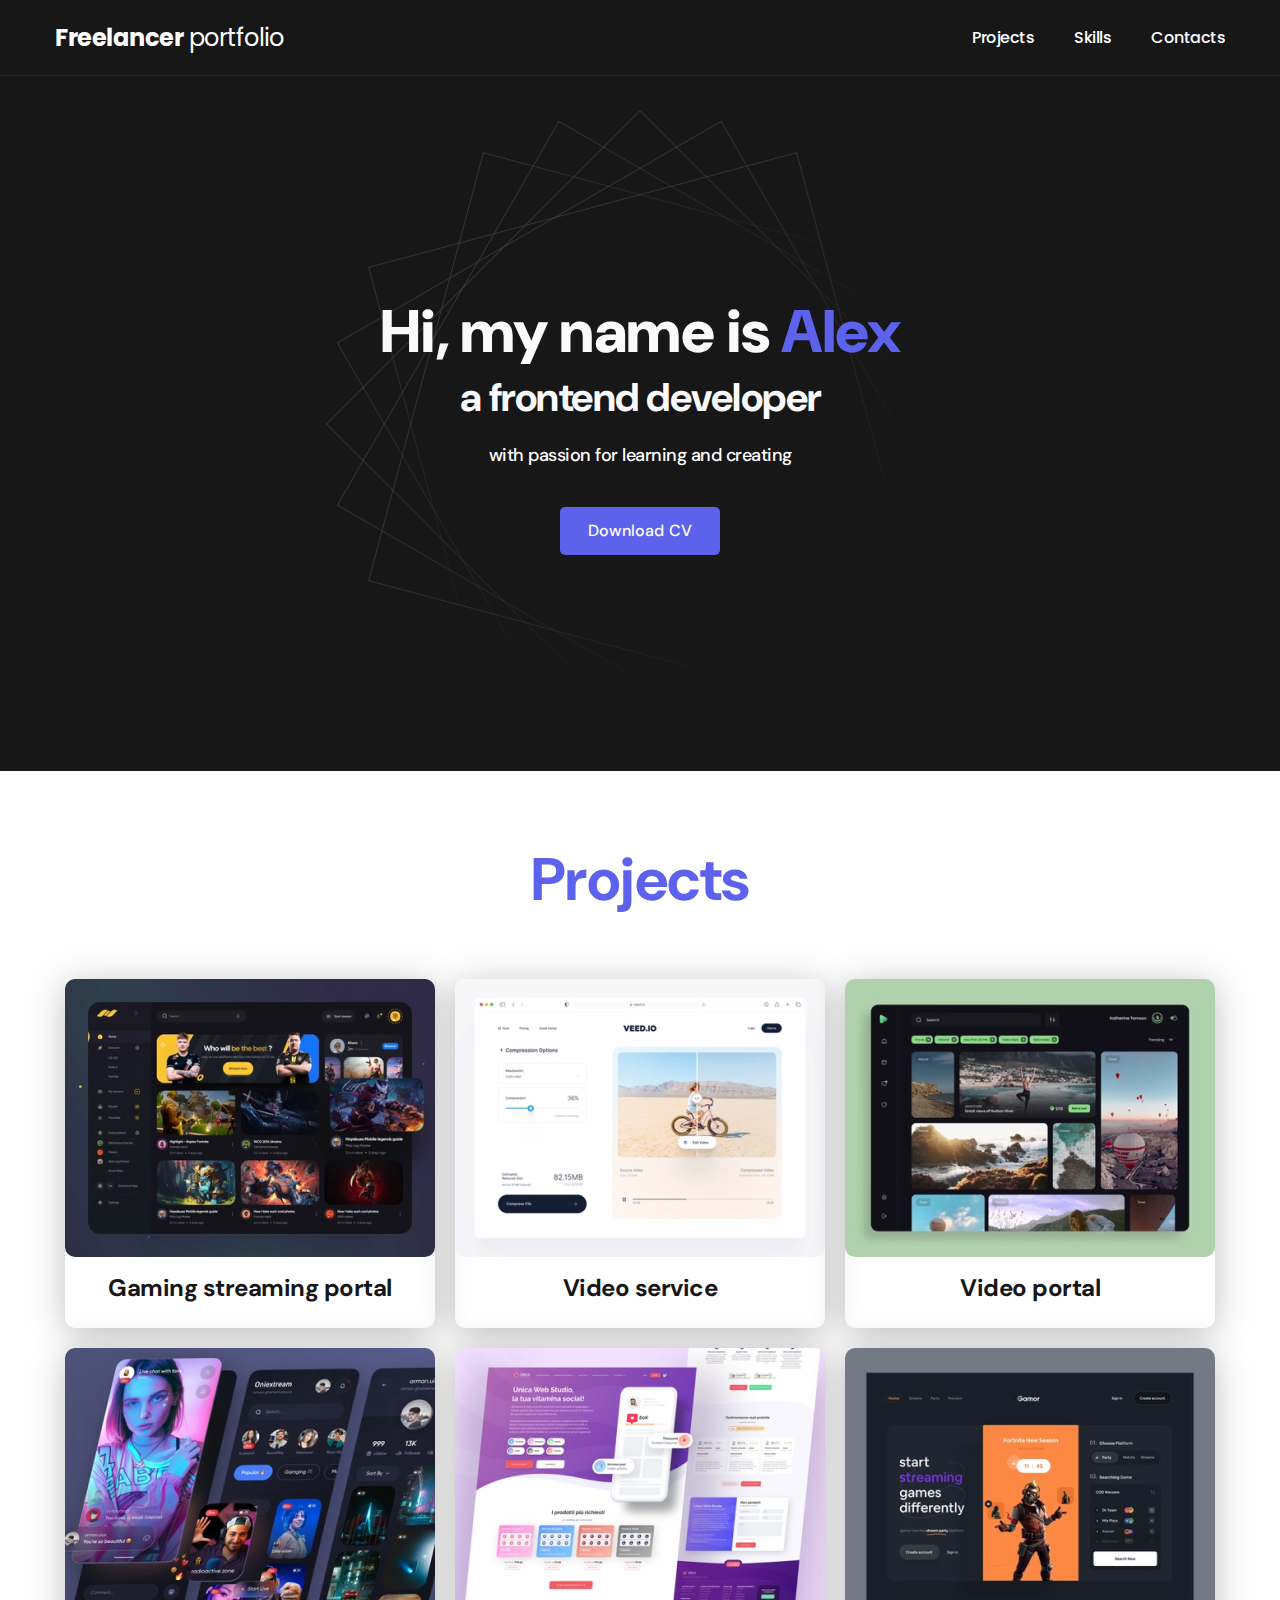
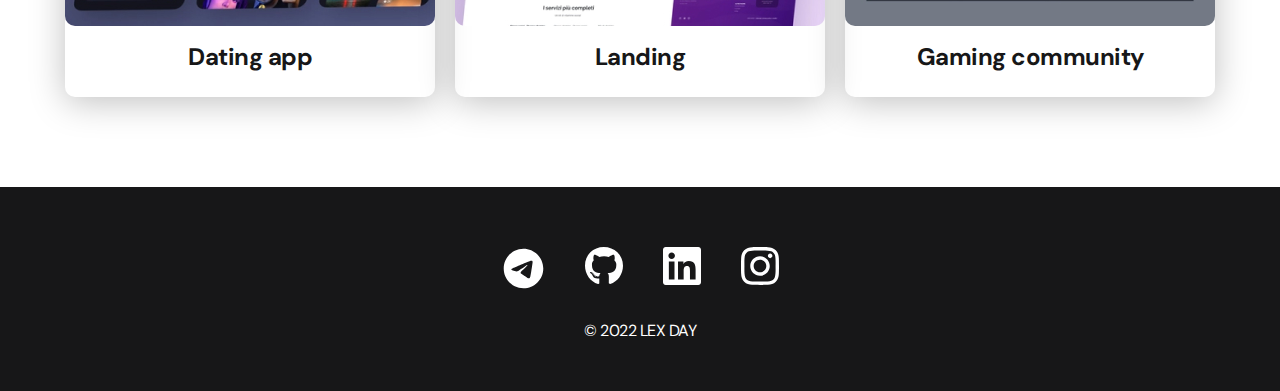
==== index.html @ 65fce1ae "Сайт портфолио без комментариев" ====
<!DOCTYPE html>
<html lang="en">
<head>
    <meta charset="UTF-8">
    <meta http-equiv="X-UA-Compatible" content="IE=edge">
    <meta name="viewport" content="width=device-width, initial-scale=1.0">
    <link rel="stylesheet" href="./css/style.css">
    <title>Porfolio</title>
</head>
<body>
    <nav class="nav">
        <div class="container">
            <div class="nav__row">

                <div class="nav__logo">
                    <a class="logo__text" href="./index.html"><span>Freelancer</span> portfolio</a>   
                </div>

                <div class="nav__items">
                    <a class="nav__item" href="#Projects">Projects</a>
                    <a class="nav__item" href="./html/skills.html">Skills</a>
                    <a class="nav__item" href="./html/contacts.html">Contacts </a>                               
                </div>

            </div>
        </div>
    </nav>

    <header class="header">
        <div class="container">

            <div class="header__wrap">
                <h1 class="header__tittle">
                    <strong>Hi, my name is <span>Alex</span></strong> <br> a frontend developer</h1>

                <p class="header__subtittle">with passion for learning and creating</p>

                 <button class="header__btn">Download CV</button>
            </div>

        </div>
    </header>

    <main class="section"><a name="Projects"></a>
        <div class="container">

            <h1 class="section__title">Projects</h1>

            <div class="section__items">
                <a href="./html/page1.html" class="section__items__block">

                    <div class="section__item">
                    <img class="section__item__img" src="./img/project/01.jpg" alt="">
                    <h2 class="section__suptitle">Gaming streaming portal</h2>
                </div>
                </ф>

                <a href="./html/page2.html"  class="section__items__block">
                    <div class="section__item">
                    <img class="section__item__img" src="./img/project/02.jpg" alt="">
                    <h2 class="section__suptitle">Video service</h2>
                    </div>
                </a>

                <a href="./html/page3.html"  class="section__items__block">
                    <div class="section__item">
                    <img class="section__item__img" src="./img/project/03.jpg" alt="">
                    <h2 class="section__suptitle">Video portal</h2>
                    </div>
                </a>

                <a href="./html/page4.html"  class="section__items__block">
                    <div class="section__item">
                    <img class="section__item__img" src="./img/project/04.jpg" alt="">
                    <h2 class="section__suptitle">Dating app</h2>
                    </div>
                 </a>

                <a href="./html/page5.html"  class="section__items__block">
                    <div class="section__item">
                    <img class="section__item__img" src="./img/project/05.jpg" alt="">
                    <h2 class="section__suptitle">Landing</h2>
                    </div>
                 </a>

                <a href="./html/page6.html"  class="section__items__block">
                    <div class="section__item">
                    <img class="section__item__img" src="./img/project/06.jpg" alt="">
                    <h2 class="section__suptitle">Gaming community</h2>
                    </div>
                </a>

            </div>
        </div>
    </main>

    <footer class="footer">
        <div class="container">

            <div class="footer__social">
                <a href="https://t.me/lex_day_tg">
                    <img class="footer__icon" src="./img/icon/telegram.svg" alt="">
                </a>

                <a href="https://github.com/LEX-DAY">
                    <img class="footer__icon" src="./img/icon/git.svg" alt="">
                </a>

                <a href="https://www.linkedin.com/in/алексей-дятел-627518250/">
                    <img class="footer__icon" src="./img/icon/in.svg" alt="">
                </a>

                <a href="https://www.instagram.com/lex__day/">
                    <img class="footer__icon" src="./img/icon/inst.svg" alt="">
                </a>
            </div>

            <h3 class="footer__text">© 2022 LEX DAY</h3>
        </div>
    </footer>

</body>
</html>
---- css/style.css ----
@import "Reset.css";

@import url('https://fonts.googleapis.com/css2?family=DM+Sans:wght@400;500;700&family=Poppins:wght@400;500;700&display=swap');

/*
font-family: 'DM Sans', sans-serif;
font-family: 'Poppins', sans-serif;
*/

html, body {
    font-family: 'DM Sans', sans-serif;
    letter-spacing: -0.5px;
}

/*=======container=========*/

.container {
    margin: 0 auto;
    padding: 0 15px;
    max-width: 1200px;
}
/*===========/container===========*/

/*===========NAVIGATION==========*/

.nav {
    padding: 20px 0;
    border-bottom: 1px solid #26292D;
    background-color: #171718;
    color: #fff;
}


.nav__row {
    display: flex;
    justify-content: space-between;
    align-items: center;
    column-gap: 30px;
    row-gap: 20px;
    flex-wrap: wrap;
}

.nav__logo {
    
    font-family: 'Poppins';
    font-style: normal;
    font-weight: 400;
    font-size: 24px; 
      
}
.logo__text {
    color:#fff;
}
        

.nav__logo span {
    font-weight: 700;
}

.nav__items {
    display: flex;
    align-items: center;
    column-gap: 40px;
}

.nav__item {
    text-decoration: none;
    font-family: 'Poppins';
    font-style: normal;
    font-weight: 500;
    font-size: 16px;
    color: #fff;
    transition: 0.2 ease-in;
}

.nav__item:hover {
    border-bottom: 3px solid #5C62EC;
    
} 

.nav__item:active {
    position: relative;
    top: 1px;
}
/*===========\NAVIGATION============*/

/*============HEADER==============*/

.header {
    padding: 0 15px;
    min-height: 695px;

    display: flex;
    justify-content: center;
    align-items: center;
    text-align: center;
    background-color: #171718;
    background-image: url(../img/backgraund.png);
    background-repeat: no-repeat;
    background-size: auto;
    background-position: center;
}
.header__wrap {
    
    max-width: 660px;
}

.header__tittle {
    font-family: 'DM Sans';
    font-style: normal;
    font-weight: 700;
    font-size: 40px;
    text-align: center;
    color: #FAFAFA;
    margin-bottom: 20px;
}

.header__tittle strong {
    font-size: 60px;
}

.header__tittle span {
    color:#5C62EC;
}

.header__subtittle {
    font-family: 'DM Sans';
    font-style: normal;
    font-weight: 500;
    font-size: 18px;
    text-align: center;
    color: #FFFFFF;

    margin-bottom: 40px;
}


.header__btn {
    font-family: 'DM Sans';
    font-style: normal;
    font-weight: 500;
    font-size: 16px;
    line-height: 24px;
    letter-spacing: 0.15px;
    text-align: center;

    width: 160px;
    height: 48px;
    background: #5C62EC;
    border-radius: 5px;
    color:#fff;
    transition: 0.2s ease-in;
}

.header__btn:hover {
    background:rgb(92, 98, 236, 0.7);
}

.header__btn:active {
    position: relative;
    top: 1px;
}
/*===========/HEADER=============*/

/*=======SECTION========*/

.section__title {
    margin-top: 70px;
    margin-bottom: 60px;

    font-family: 'DM Sans';
    font-style: normal;
    font-weight: 700;
    font-size: 60px;
    line-height: 130%;

    text-align: center;
    letter-spacing: -0.5px;

    color: #5C62EC;
}

.section__items {
    display: flex;
    flex-wrap: wrap;
    justify-content: center;
}

.section__item {
    
    margin: 0px 10px;
    width: 370px;
    height: 349px;
    text-align: center;
    box-shadow: 0px 5px 35px rgba(0, 0, 0, 0.25);
    border-radius: 10px;
    margin-bottom: 20px;
    z-index: 1;
    transition: 0.2s ease-in;
}

.section__item:hover {
    transform: scale(1.07);
    z-index: 2;
    box-shadow: 0px 5px 35px rgba(0, 0, 0, 0.55);
}

.section__item__img {
    width: 370px;
    height: 278px;
    border-radius: 10px;
    z-index: 1;
}



.section__suptitle {
    margin-top: 15px;
    font-family: 'DM Sans';
    font-style: normal;
    font-weight: 700;
    font-size: 24px;
    line-height: 130%;    
    letter-spacing: -0.5px;
    
    color: #171718;
}
/*========/SECTION=========*/


/*========SKILLS=======*/

.project__skills {
    margin-top: 100px;
    margin-bottom: 60px;
    color: #171718;
    font-family: 'DM Sans';
    font-style: normal;
    text-align: center;
    letter-spacing: -0.5px;    
}

.skills__title {
    font-weight: 700;
    font-size: 60px;
    color: #5C62EC;
    margin: 120px;
}

.type__skill { 
    font-weight: 700;
    font-size: 40px;
    margin-bottom: 20px;
}

.skills {
    font-weight: 400;
    font-size: 18px; 
    margin-bottom: 100px; 
}

/*========/SKILLS=========*/


/*=======FOOTER========*/
.footer {
    background-color: #171718;
    margin-top: 70px;
}

.footer__social {
    display: flex;
    flex-wrap: wrap;
    justify-content: center;
    text-align: center;
    
}

.footer__icon {
    margin: 60px 20px 30px 20px;
    transition: 0.2s ease-in;
}

.footer__icon:hover {
    transform: scale(1.07);
}

.footer__text {
    padding-bottom: 50px;
    font-family: 'DM Sans';
    font-style: normal;
    font-weight: 400;
    font-size: 16px;
    text-align: center;
    letter-spacing: -0.5px;

    color: #FFFFFF;
}
/*========/FOOTER*=======/
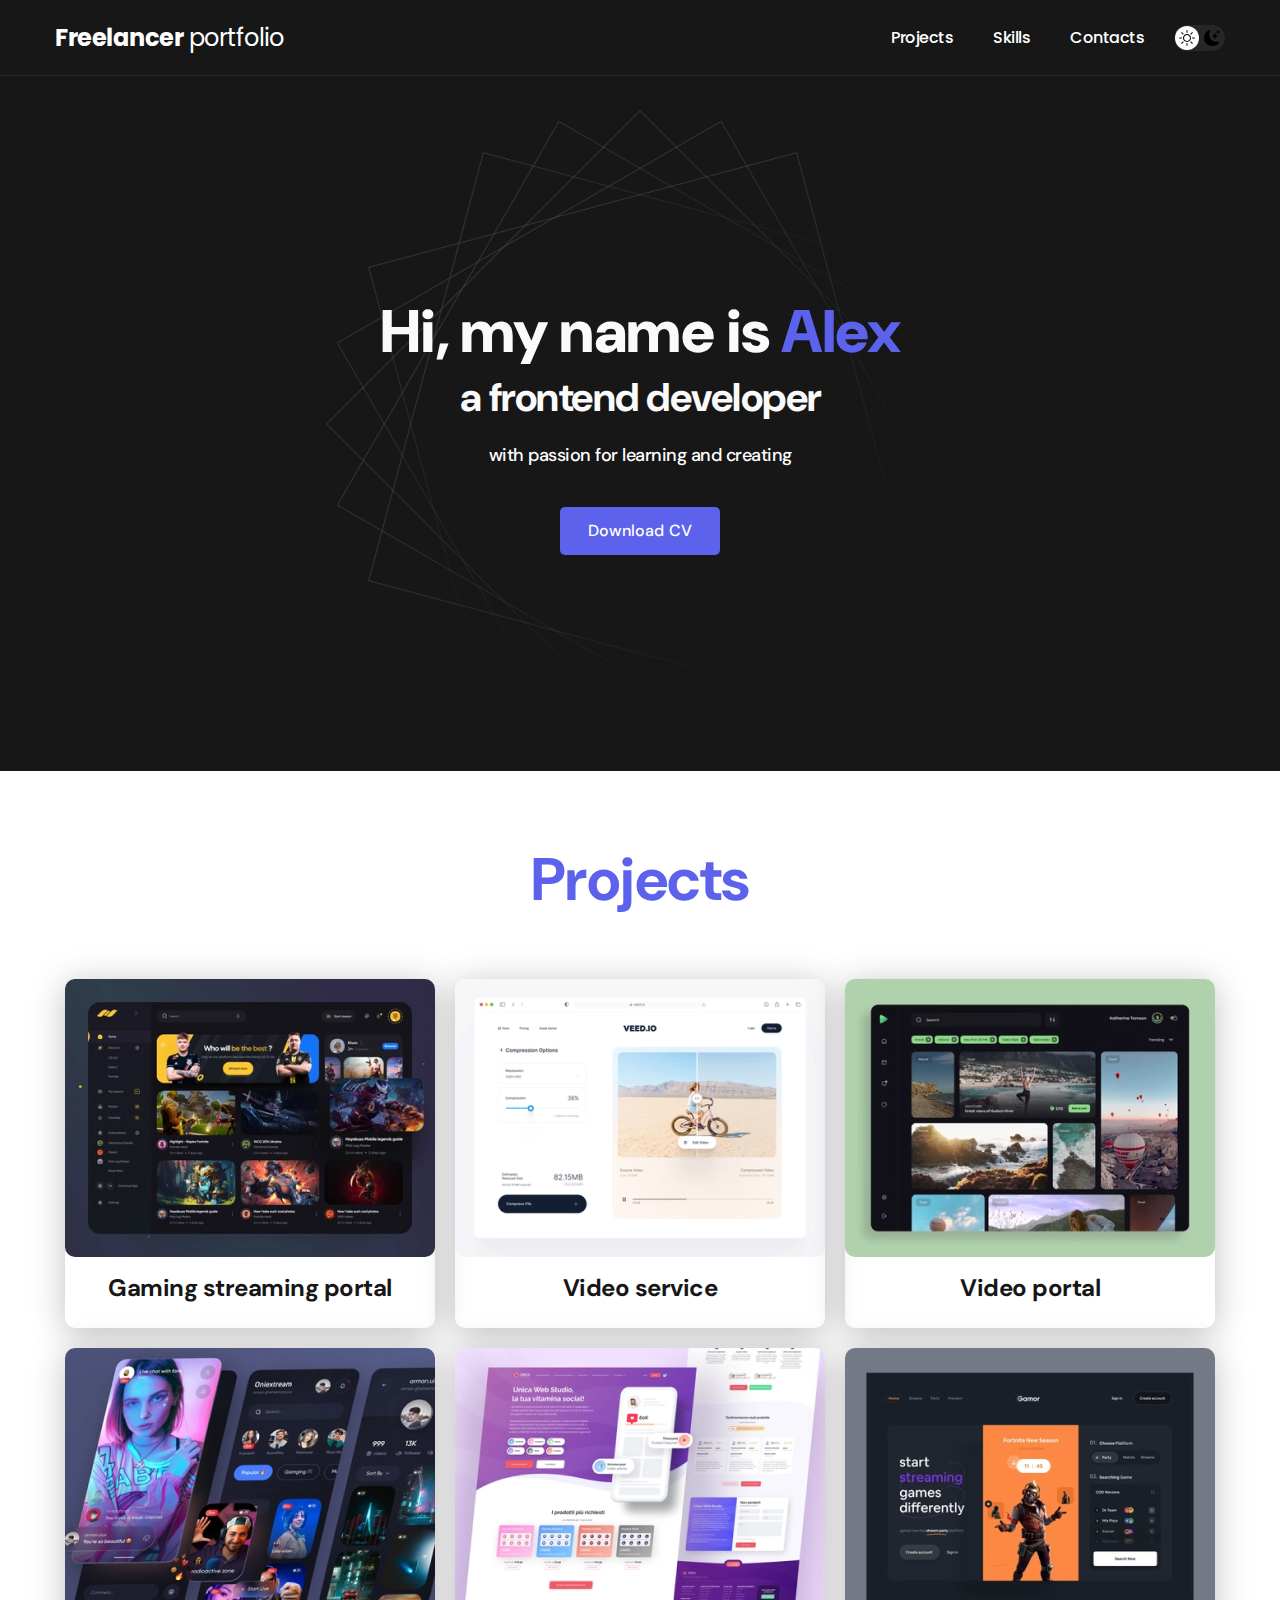
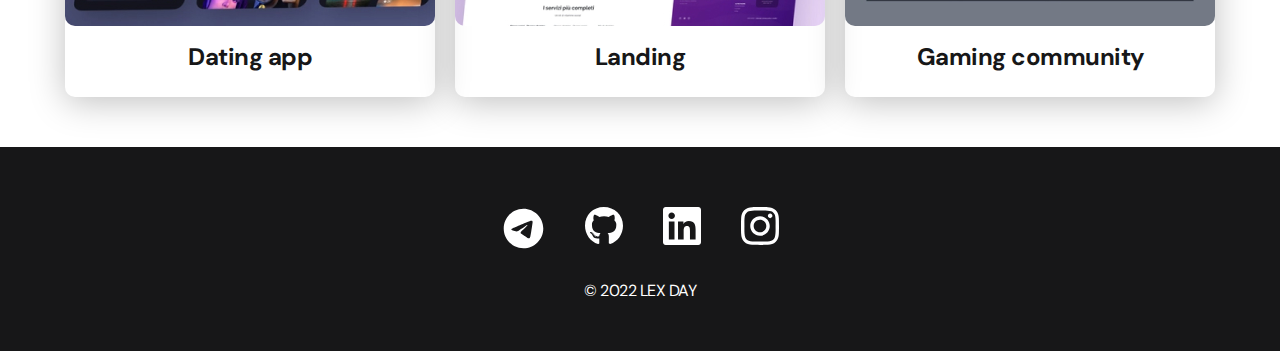
==== commit b1d733b3: "add button dark mode and adaptive for mobile display" ====
--- a/index.html
+++ b/index.html
@@ -15,6 +15,11 @@
                 <div class="nav__logo">
                     <a class="logo__text" href="./index.html"><span>Freelancer</span> portfolio</a>   
                 </div>
+
+                <button class="dark__mode_btn">
+                    <img src="./img/icon/sun.svg" alt="Light mode" class="dark__mode_btn_icon">     
+                    <img src="./img/icon/Moon.svg" alt="Dark mode" class="dark__mode_btn_icon">     
+                </button>
 
                 <div class="nav__items">
                     <a class="nav__item" href="#Projects">Projects</a>
@@ -119,5 +124,6 @@
         </div>
     </footer>
 
+    <script src="./js/main.js"></script>
 </body>
 </html>--- a/css/style.css
+++ b/css/style.css
@@ -10,6 +10,9 @@
 html, body {
     font-family: 'DM Sans', sans-serif;
     letter-spacing: -0.5px;
+    height: 100%;
+    display: flex;
+    flex-direction: column;
 }
 
 /*=======container=========*/
@@ -33,7 +36,7 @@
 
 .nav__row {
     display: flex;
-    justify-content: space-between;
+    justify-content: flex-end;
     align-items: center;
     column-gap: 30px;
     row-gap: 20px;
@@ -41,7 +44,8 @@
 }
 
 .nav__logo {
-    
+    margin-right: auto;
+
     font-family: 'Poppins';
     font-style: normal;
     font-weight: 400;
@@ -82,6 +86,44 @@
     position: relative;
     top: 1px;
 }
+
+.dark__mode_btn {
+    order: 1;
+    position: relative;
+    display: flex;
+    justify-content: space-between;
+    width: 51px;
+    height: 26px;
+    padding: 5px;
+
+    background-color: #272727;
+    border-radius: 50px;
+}
+
+.dark__mode_btn::before {
+    position: absolute;
+    top: 1px;
+    left: 1px;
+    content: "";
+    display: block;
+    width: 24px;
+    height: 24px;
+    border-radius: 100%;
+    background-color: #fff;
+
+    transition: left 0.2s ease-in;
+}
+
+.dark__mode_btn--active::before {
+    left: 26px;
+}
+
+.dark__mode_btn_icon {
+    position: relative;
+    z-index: 9;
+}
+
+
 /*===========\NAVIGATION============*/
 
 /*============HEADER==============*/
@@ -164,6 +206,10 @@
 
 /*=======SECTION========*/
 
+.section {
+    margin-bottom: 30px;
+}
+
 .section__title {
     margin-top: 70px;
     margin-bottom: 60px;
@@ -231,8 +277,6 @@
 /*========SKILLS=======*/
 
 .project__skills {
-    margin-top: 100px;
-    margin-bottom: 60px;
     color: #171718;
     font-family: 'DM Sans';
     font-style: normal;
@@ -244,7 +288,7 @@
     font-weight: 700;
     font-size: 60px;
     color: #5C62EC;
-    margin: 120px;
+    margin: 100px;
 }
 
 .type__skill { 
@@ -256,16 +300,65 @@
 .skills {
     font-weight: 400;
     font-size: 18px; 
-    margin-bottom: 100px; 
+    margin-bottom: 70px; 
 }
 
 /*========/SKILLS=========*/
+
+
+/*========CONTACT=======*/
+
+.contacts {
+    display: flex;
+    flex-wrap: wrap;
+    
+    justify-content: center;
+}
+
+.project__contacts{
+    
+    color: #171718;
+    font-family: 'DM Sans';
+    font-style: normal;
+    text-align: center;
+    letter-spacing: -0.5px;    
+}
+
+.contacts__title {
+    font-weight: 700;
+    font-size: 60px;
+    color: #5C62EC;
+    margin: 50px;
+}
+
+.type__contacts { 
+    font-weight: 700;
+    font-size: 40px;
+    margin-bottom: 20px;
+}
+
+.contacts__location {
+    font-weight: 400;
+    font-size: 18px; 
+    margin-bottom: 30px; 
+}
+
+.contact__telegram {
+    width: 250px;
+    height: 250px;
+    border-radius: 10px;
+    max-width: 100%;
+    box-shadow: 0px 5px 35px rgba(0, 0, 0, 0.25);
+    margin-bottom: 30px;
+}
+
+/*========/CONTACT=========*/
 
 
 /*=======FOOTER========*/
 .footer {
     background-color: #171718;
-    margin-top: 70px;
+    margin-top: auto;
 }
 
 .footer__social {
@@ -296,6 +389,16 @@
 
     color: #FFFFFF;
 }
-/*========/FOOTER*=======/
-
-
+/*========/FOOTER*=======*/
+
+
+@media (max-width: 632px) {
+    
+    .nav__row {
+        justify-content: space-between;
+    }
+    .dark__mode_btn {
+        order: 0;
+    }
+
+}
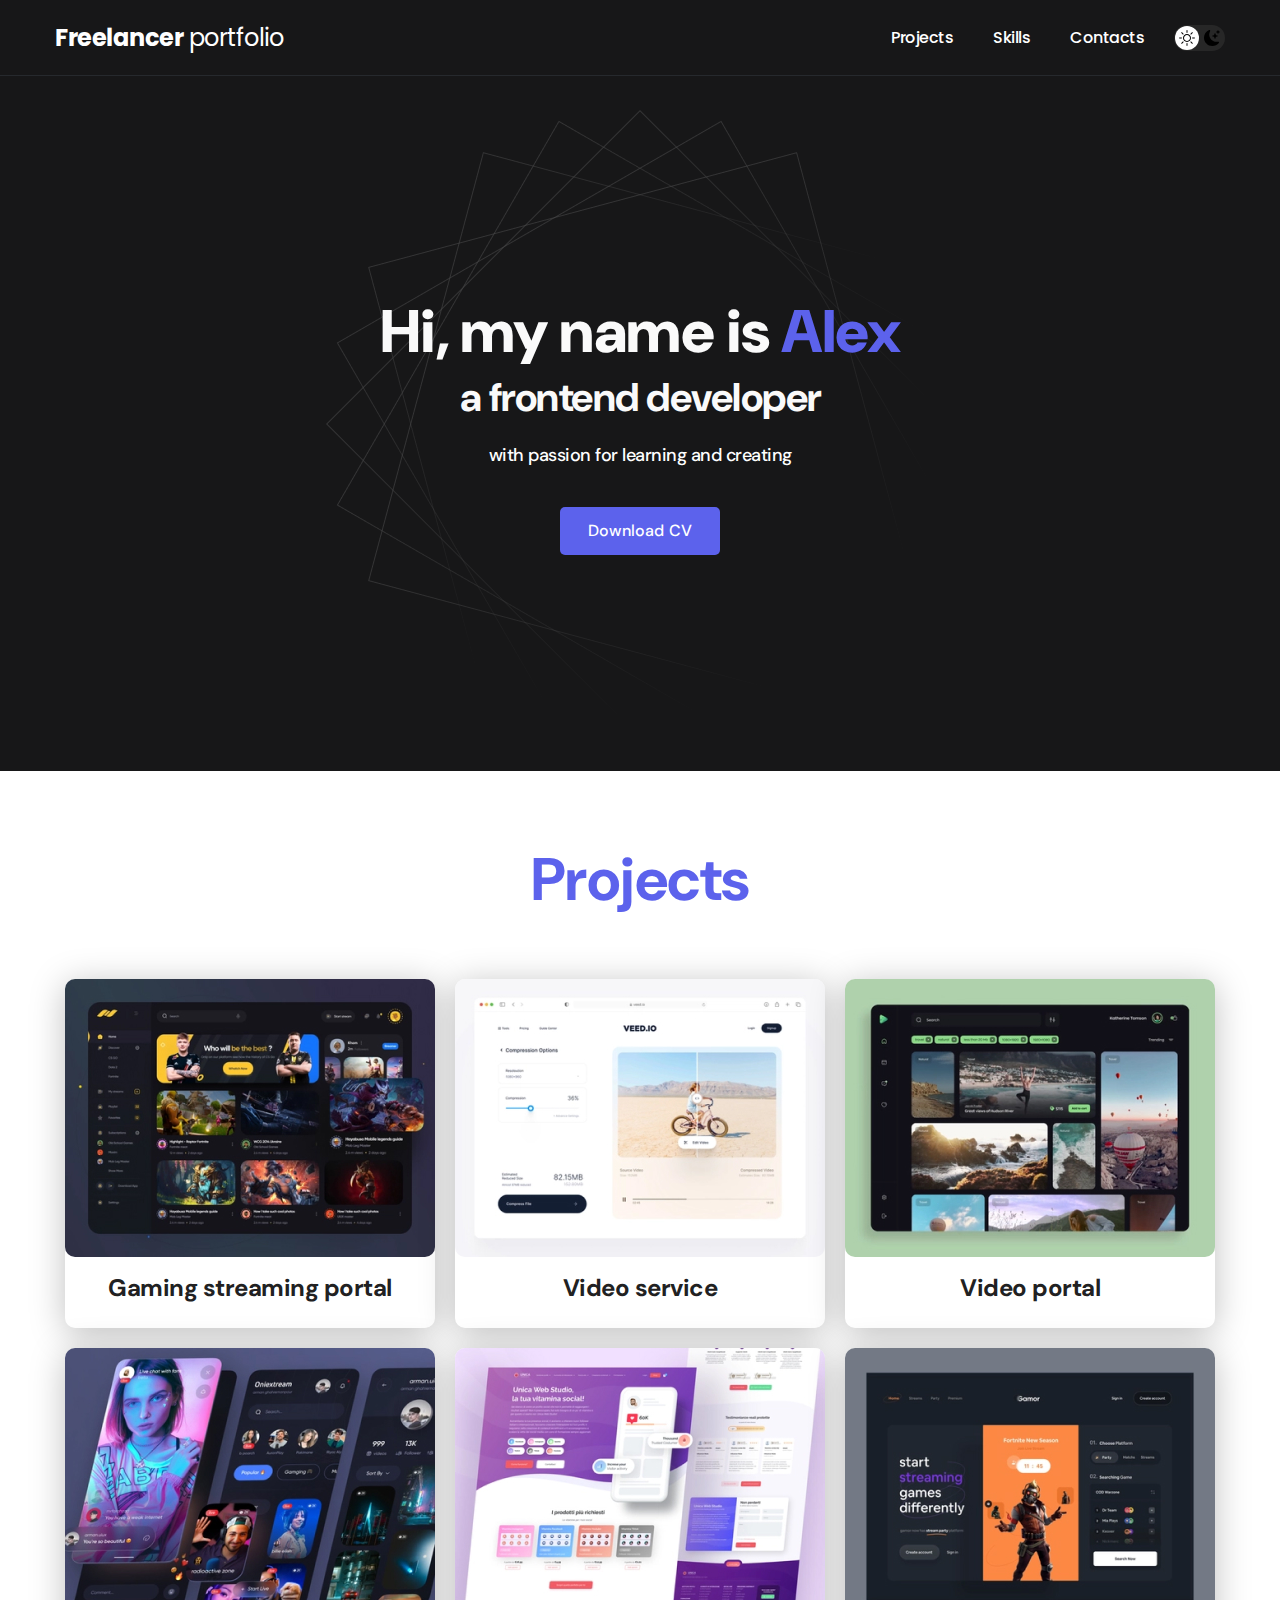
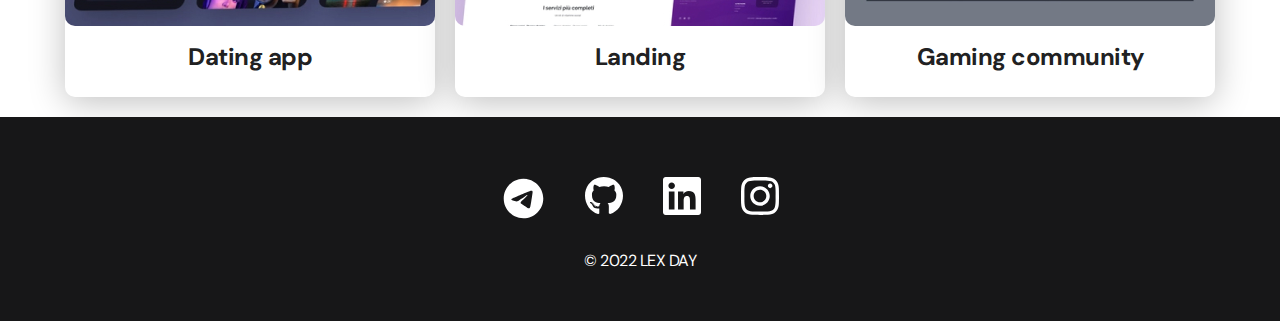
==== commit 64d40fb1: "Add link for button download file resume and add file resume.pdf" ====
--- a/index.html
+++ b/index.html
@@ -40,7 +40,7 @@
 
                 <p class="header__subtittle">with passion for learning and creating</p>
 
-                 <button class="header__btn">Download CV</button>
+                <a href="/files/resume.pdf" download="резюме"><button class="header__btn">Download CV</button></a>
             </div>
 
         </div>
--- a/css/style.css
+++ b/css/style.css
@@ -6,13 +6,38 @@
 font-family: 'DM Sans', sans-serif;
 font-family: 'Poppins', sans-serif;
 */
+:root {
+    --black: #212122;
+    --black-B: #0c0c0c7e;
+    --white: #fff;
+    --fiolet: #5C62EC;
+    --page-bg: var(--white);
+    --text-color: var(--black);
+    --page-blck: var(--white);
+    --text-title: var(--fiolet);
+}
+
+
+/*=====DARK =====*/
+.dark {
+    --page-bg: var(--black);
+    --text-color: var(--white);
+    --page-blck: var(--black-B);
+    --text-title: var(--white);
+}
+
+/*=====/DARK =====*/
 
 html, body {
+    display: flex;
+    flex-direction: column;
+    height: 100%;
+
     font-family: 'DM Sans', sans-serif;
     letter-spacing: -0.5px;
-    height: 100%;
-    display: flex;
-    flex-direction: column;
+
+    background-color: var(--page-bg);
+    color: var(--text-color)
 }
 
 /*=======container=========*/
@@ -207,7 +232,8 @@
 /*=======SECTION========*/
 
 .section {
-    margin-bottom: 30px;
+    background-color: var(--page-bg);
+    color: var(--text-color)
 }
 
 .section__title {
@@ -223,17 +249,18 @@
     text-align: center;
     letter-spacing: -0.5px;
 
-    color: #5C62EC;
+    color: var(--text-title);
 }
 
 .section__items {
     display: flex;
     flex-wrap: wrap;
     justify-content: center;
+    
 }
 
 .section__item {
-    
+    background-color: var(--page-blck);
     margin: 0px 10px;
     width: 370px;
     height: 349px;
@@ -269,7 +296,7 @@
     line-height: 130%;    
     letter-spacing: -0.5px;
     
-    color: #171718;
+    color: var(--text-color)
 }
 /*========/SECTION=========*/
 
@@ -277,7 +304,8 @@
 /*========SKILLS=======*/
 
 .project__skills {
-    color: #171718;
+    background-color: var(--page-bg);
+    color: var(--text-color);
     font-family: 'DM Sans';
     font-style: normal;
     text-align: center;
@@ -316,8 +344,8 @@
 }
 
 .project__contacts{
-    
-    color: #171718;
+    background-color: var(--page-bg);
+    color: var(--text-color);
     font-family: 'DM Sans';
     font-style: normal;
     text-align: center;
@@ -359,6 +387,7 @@
 .footer {
     background-color: #171718;
     margin-top: auto;
+    padding-top: auto;
 }
 
 .footer__social {
